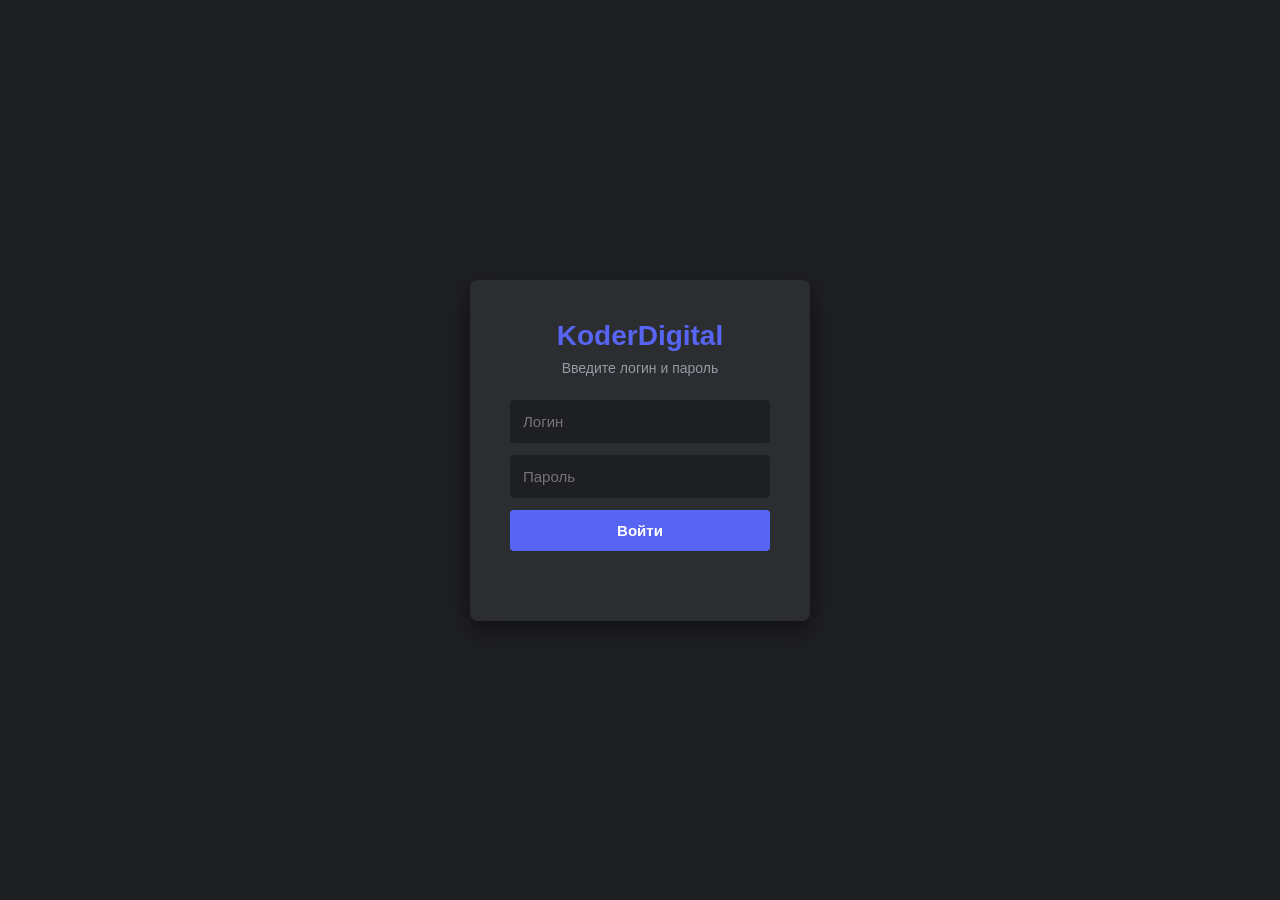
==== index.html @ d527d51c "Add files via upload" ====
<!DOCTYPE html>
<html lang="ru">
<head>
  <meta charset="UTF-8">
  <title>KoderDigital — Вход</title>
  <link rel="stylesheet" href="style.css">
</head>
<body class="login-page">
  <div class="login-box">
    <h1>KoderDigital</h1>
    <p class="subtitle">Введите логин и пароль</p>
    <input type="text" id="login" placeholder="Логин" autocomplete="username">
    <input type="password" id="password" placeholder="Пароль" autocomplete="current-password">
    <button id="loginBtn">Войти</button>
    <p id="error" class="error"></p>
  </div>
  <script src="config.js"></script>
  <script src="login.js"></script>
</body>
</html>
---- style.css ----
* { box-sizing: border-box; margin: 0; padding: 0; }
body { font-family: 'Segoe UI', Arial, sans-serif; background: #1e1f22; color: #dbdee1; height: 100vh; }

.login-page { display: flex; align-items: center; justify-content: center; }
.login-box { background: #2b2d31; padding: 40px; border-radius: 8px; width: 340px; text-align: center; box-shadow: 0 8px 24px rgba(0,0,0,0.5); }
.login-box h1 { color: #5865f2; margin-bottom: 8px; font-size: 28px; }
.subtitle { color: #949ba4; font-size: 14px; margin-bottom: 24px; }
.login-box input { width: 100%; padding: 12px; margin-bottom: 12px; background: #1e1f22; border: 1px solid #1e1f22; border-radius: 4px; color: #dbdee1; font-size: 15px; outline: none; }
.login-box input:focus { border-color: #5865f2; }
.login-box button { width: 100%; padding: 12px; background: #5865f2; border: none; border-radius: 4px; color: white; font-size: 15px; font-weight: 600; cursor: pointer; }
.login-box button:hover { background: #4752c4; }
.login-box button:disabled { opacity: 0.6; cursor: default; }
.error { color: #f23f43; font-size: 13px; margin-top: 12px; min-height: 18px; }

.app { display: flex; height: 100vh; }
.guilds { width: 72px; background: #1e1f22; padding: 12px 0; display: flex; flex-direction: column; align-items: center; gap: 8px; overflow-y: auto; }
.guild-icon { width: 48px; height: 48px; border-radius: 16px; background: #313338; display: flex; align-items: center; justify-content: center; font-weight: 700; color: #dbdee1; cursor: pointer; font-size: 14px; transition: all 0.15s; }
.guild-icon:hover, .guild-icon.active { background: #5865f2; border-radius: 12px; }

.channels { width: 240px; background: #2b2d31; padding: 16px 8px; overflow-y: auto; }
.channels h2 { font-size: 15px; color: #f2f3f5; padding: 0 8px 8px; margin-bottom: 8px; border-bottom: 1px solid #1e1f22; }
.category { font-size: 11px; font-weight: 700; text-transform: uppercase; color: #949ba4; padding: 16px 8px 4px; }
.channel { display: flex; align-items: center; gap: 6px; padding: 6px 8px; border-radius: 4px; color: #949ba4; cursor: pointer; font-size: 15px; margin-bottom: 2px; }
.channel:hover { background: #35373c; color: #dbdee1; }
.channel.active { background: #404249; color: #f2f3f5; }
.channel .icon { opacity: 0.7; font-size: 16px; }

.main { flex: 1; display: flex; flex-direction: column; background: #313338; }
.main-header { padding: 16px; border-bottom: 1px solid #1e1f22; font-weight: 600; font-size: 15px; display: flex; align-items: center; gap: 8px; }
.participants { flex: 1; padding: 20px; display: flex; flex-wrap: wrap; gap: 16px; align-content: flex-start; }
.user-card { background: #2b2d31; border-radius: 8px; padding: 12px 16px; display: flex; align-items: center; gap: 10px; min-width: 160px; }
.user-avatar { width: 36px; height: 36px; border-radius: 50%; background: #5865f2; display: flex; align-items: center; justify-content: center; font-weight: 700; color: white; font-size: 14px; }
.user-card.talking { outline: 2px solid #23a55a; }
.bottom-bar { padding: 12px 16px; background: #232428; display: flex; align-items: center; justify-content: space-between; gap: 12px; }
.me { display: flex; align-items: center; gap: 10px; font-size: 14px; }
.btn-leave { padding: 8px 16px; background: #da373c; border: none; border-radius: 4px; color: white; cursor: pointer; font-weight: 600; font-size: 14px; }
.btn-leave:hover { background: #a12828; }
.empty { color: #6d6f78; font-size: 14px; width: 100%; text-align: center; padding-top: 40px; }
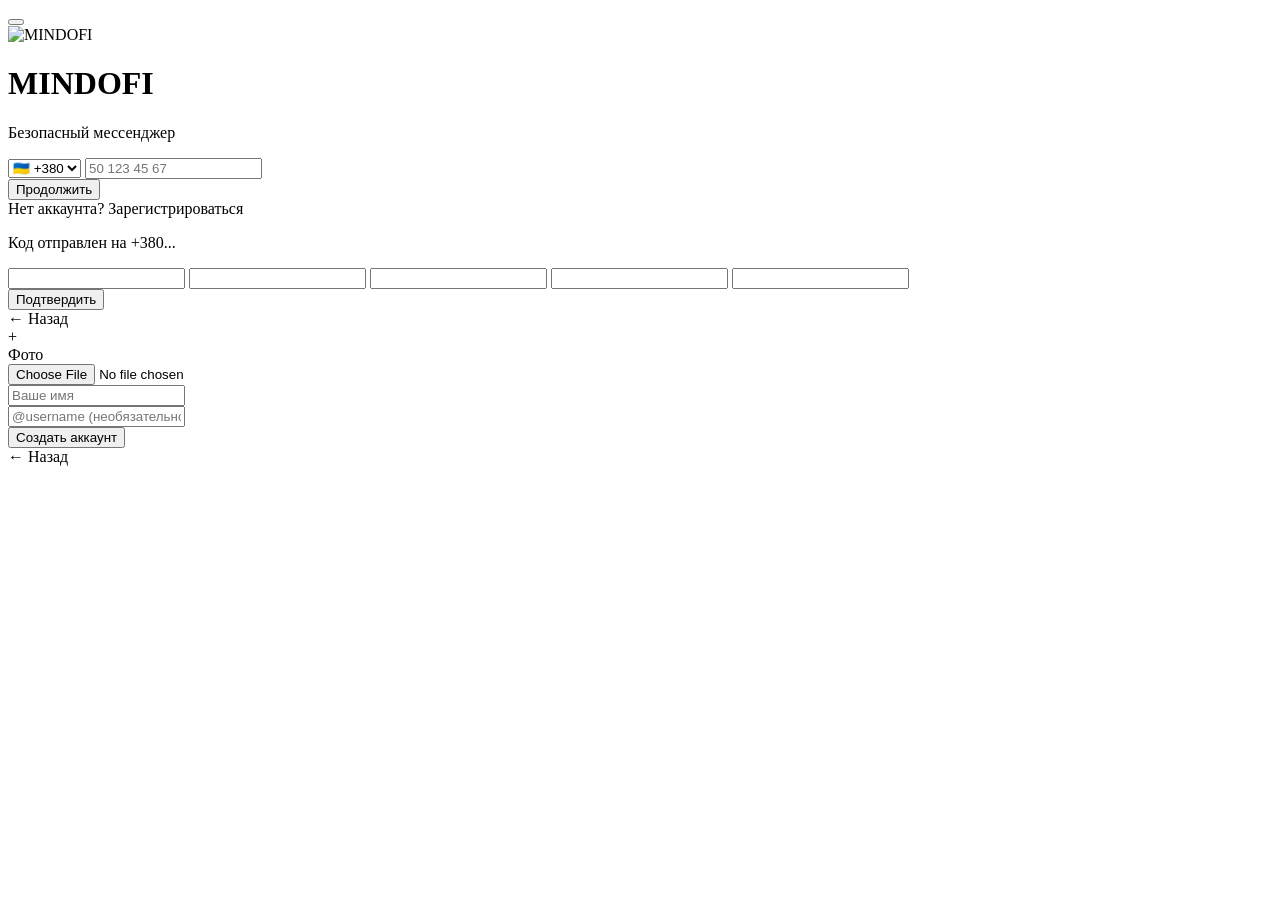
==== commit 4f1b1dd1: "Add initial HTML structure for MINDOFI app" ====
--- a/index.html
+++ b/index.html
@@ -1,20 +1,78 @@
-<!DOCTYPE html>
-<html lang="ru">
-<head>
-  <meta charset="UTF-8">
-  <title>KoderDigital — Вход</title>
-  <link rel="stylesheet" href="style.css">
-</head>
-<body class="login-page">
-  <div class="login-box">
-    <h1>KoderDigital</h1>
-    <p class="subtitle">Введите логин и пароль</p>
-    <input type="text" id="login" placeholder="Логин" autocomplete="username">
-    <input type="password" id="password" placeholder="Пароль" autocomplete="current-password">
-    <button id="loginBtn">Войти</button>
-    <p id="error" class="error"></p>
-  </div>
-  <script src="config.js"></script>
-  <script src="login.js"></script>
-</body>
-</html>+<!DOCTYPE html>
+<html lang="ru" data-theme="light">
+<head>
+  <meta charset="UTF-8">
+  <meta name="viewport" content="width=device-width, initial-scale=1.0">
+  <title>MINDOFI</title>
+  <link rel="icon" type="image/png" href="logo.png">
+  <link rel="stylesheet" href="index.css">
+</head>
+<body>
+
+  <button class="theme-toggle" onclick="toggleTheme()" aria-label="Переключить тему"></button>
+
+  <div class="card">
+    <img src="logo.png" alt="MINDOFI" class="logo">
+    <h1 class="title">MINDOFI</h1>
+    <p class="subtitle">Безопасный мессенджер</p>
+
+    <div class="error" id="errBox"></div>
+    <div class="success" id="okBox"></div>
+
+    <!-- ЭКРАН 1: телефон -->
+    <div class="screen active" id="screenPhone">
+      <div class="phone-row">
+        <select class="country-select" id="countrySelect">
+          <option value="380">🇺🇦 +380</option>
+          <option value="7">🇷🇺 +7</option>
+          <option value="998">🇺🇿 +998</option>
+          <option value="1">🇺🇸 +1</option>
+          <option value="44">🇬🇧 +44</option>
+          <option value="49">🇩🇪 +49</option>
+          <option value="48">🇵🇱 +48</option>
+        </select>
+        <input class="phone-input" id="phoneInput" type="tel" maxlength="15" placeholder="50 123 45 67">
+      </div>
+      <button class="btn" id="phoneBtn" onclick="sendOtp()">Продолжить</button>
+      <div class="link">
+        <a id="modeLink" onclick="toggleMode()">Нет аккаунта? Зарегистрироваться</a>
+      </div>
+    </div>
+
+    <!-- ЭКРАН 2: OTP -->
+    <div class="screen" id="screenOtp">
+      <p class="hint" id="otpHint">Код отправлен на +380...</p>
+      <div class="otp-row">
+        <input class="otp-input" id="o1" maxlength="1" inputmode="numeric" oninput="otpNext(this,1)" onkeydown="otpBack(event,1)">
+        <input class="otp-input" id="o2" maxlength="1" inputmode="numeric" oninput="otpNext(this,2)" onkeydown="otpBack(event,2)">
+        <input class="otp-input" id="o3" maxlength="1" inputmode="numeric" oninput="otpNext(this,3)" onkeydown="otpBack(event,3)">
+        <input class="otp-input" id="o4" maxlength="1" inputmode="numeric" oninput="otpNext(this,4)" onkeydown="otpBack(event,4)">
+        <input class="otp-input" id="o5" maxlength="1" inputmode="numeric" oninput="otpNext(this,5)" onkeydown="otpBack(event,5)">
+      </div>
+      <button class="btn" onclick="verifyOtp()">Подтвердить</button>
+      <div class="link"><a onclick="goBack('phone')">← Назад</a></div>
+    </div>
+
+    <!-- ЭКРАН 3: регистрация -->
+    <div class="screen" id="screenName">
+      <div class="avatar-upload" id="avatarBox" onclick="document.getElementById('avatarInput').click()">
+        <div class="plus">+</div>
+        <div class="avatar-label">Фото</div>
+        <input type="file" id="avatarInput" accept="image/*" class="hidden" onchange="onAvatarPick(this)">
+      </div>
+      <div class="field">
+        <input class="text-input" id="nameInput" maxlength="40" placeholder="Ваше имя">
+      </div>
+      <div class="field">
+        <input class="text-input" id="usernameInput" maxlength="30" placeholder="@username (необязательно)">
+      </div>
+      <button class="btn" onclick="doRegister()">Создать аккаунт</button>
+      <div class="link"><a onclick="goBack('phone')">← Назад</a></div>
+    </div>
+
+  </div>
+
+  <script src="config.js"></script>
+  <script src="index.js"></script>
+</body>
+</html>
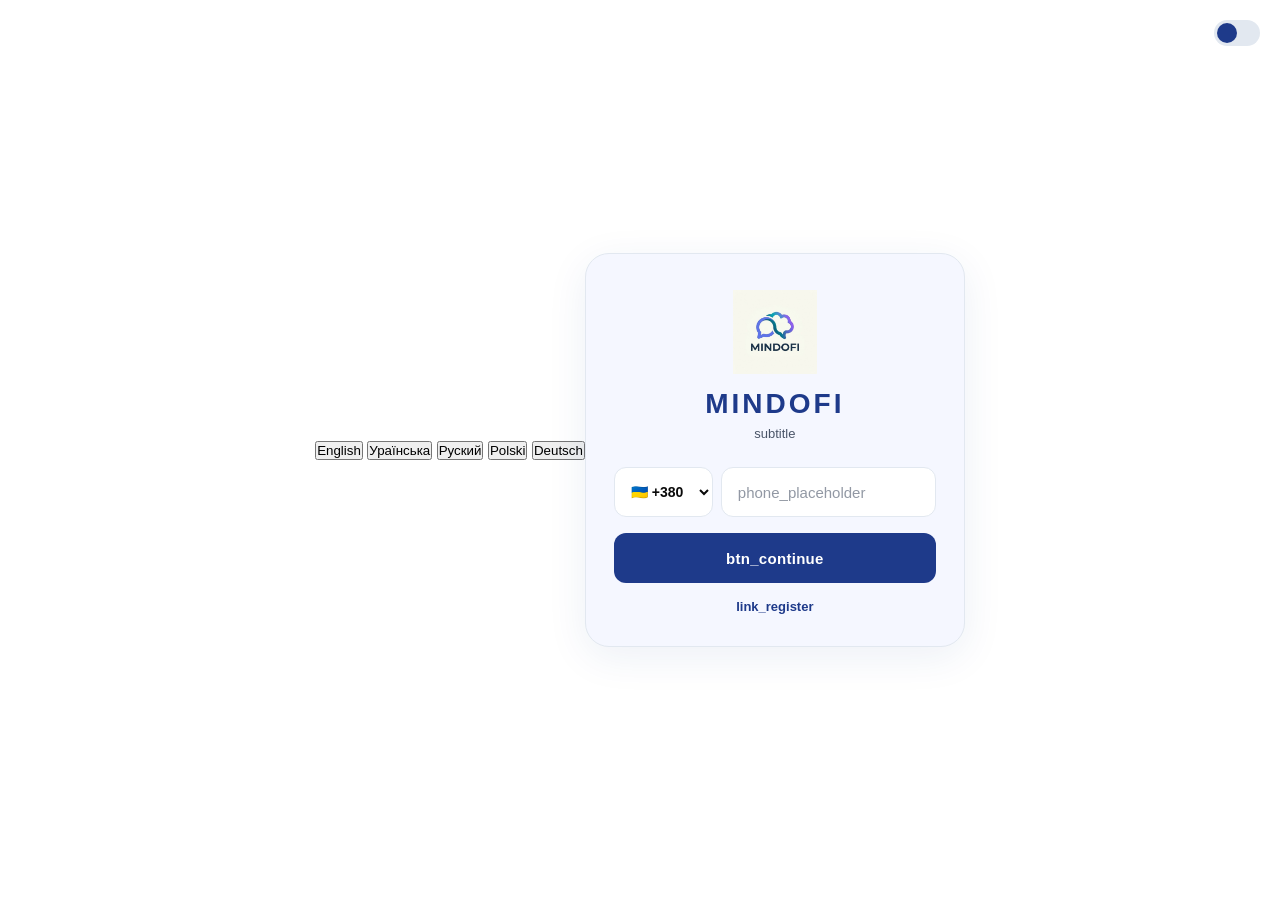
==== commit 00419197: "Update index.html" ====
--- a/index.html
+++ b/index.html
@@ -1,25 +1,35 @@
 <!DOCTYPE html>
-<html lang="ru" data-theme="light">
+<html lang="en" data-theme="light">
 <head>
   <meta charset="UTF-8">
-  <meta name="viewport" content="width=device-width, initial-scale=1.0">
+  <meta name="viewport" content="width=device-width, initial-scale=1.0, user-scalable=no, viewport-fit=cover">
   <title>MINDOFI</title>
   <link rel="icon" type="image/png" href="logo.png">
   <link rel="stylesheet" href="index.css">
 </head>
 <body>
 
-  <button class="theme-toggle" onclick="toggleTheme()" aria-label="Переключить тему"></button>
+  <button class="theme-toggle" onclick="toggleTheme()" aria-label="Toggle theme"></button>
+
+  <div class="lang-top">
+    <div class="lang-switch" id="langSwitch">
+      <button data-lang="en" class="active">English</button>
+      <button data-lang="uk">Ураїнська</button>
+      <button data-lang="ru">Руский</button>
+      <button data-lang="pl">Polski</button>
+      <button data-lang="de">Deutsch</button>
+    </div>
+  </div>
 
   <div class="card">
     <img src="logo.png" alt="MINDOFI" class="logo">
     <h1 class="title">MINDOFI</h1>
-    <p class="subtitle">Безопасный мессенджер</p>
+    <p class="subtitle" data-i18n="subtitle">Secure Messenger</p>
 
     <div class="error" id="errBox"></div>
     <div class="success" id="okBox"></div>
 
-    <!-- ЭКРАН 1: телефон -->
+    <!-- STEP 1: Phone -->
     <div class="screen active" id="screenPhone">
       <div class="phone-row">
         <select class="country-select" id="countrySelect">
@@ -31,17 +41,18 @@
           <option value="49">🇩🇪 +49</option>
           <option value="48">🇵🇱 +48</option>
         </select>
-        <input class="phone-input" id="phoneInput" type="tel" maxlength="15" placeholder="50 123 45 67">
+        <input class="phone-input" id="phoneInput" type="tel" maxlength="15"
+               placeholder="50 123 45 67" data-i18n-ph="phone_placeholder">
       </div>
-      <button class="btn" id="phoneBtn" onclick="sendOtp()">Продолжить</button>
+      <button class="btn" id="phoneBtn" onclick="sendOtp()" data-i18n="btn_continue">Continue</button>
       <div class="link">
-        <a id="modeLink" onclick="toggleMode()">Нет аккаунта? Зарегистрироваться</a>
+        <a id="modeLink" onclick="toggleMode()" data-i18n="link_register">No account? Sign up</a>
       </div>
     </div>
 
-    <!-- ЭКРАН 2: OTP -->
+    <!-- STEP 2: OTP -->
     <div class="screen" id="screenOtp">
-      <p class="hint" id="otpHint">Код отправлен на +380...</p>
+      <p class="hint" id="otpHint">Code sent to +380...</p>
       <div class="otp-row">
         <input class="otp-input" id="o1" maxlength="1" inputmode="numeric" oninput="otpNext(this,1)" onkeydown="otpBack(event,1)">
         <input class="otp-input" id="o2" maxlength="1" inputmode="numeric" oninput="otpNext(this,2)" onkeydown="otpBack(event,2)">
@@ -49,30 +60,33 @@
         <input class="otp-input" id="o4" maxlength="1" inputmode="numeric" oninput="otpNext(this,4)" onkeydown="otpBack(event,4)">
         <input class="otp-input" id="o5" maxlength="1" inputmode="numeric" oninput="otpNext(this,5)" onkeydown="otpBack(event,5)">
       </div>
-      <button class="btn" onclick="verifyOtp()">Подтвердить</button>
-      <div class="link"><a onclick="goBack('phone')">← Назад</a></div>
+      <button class="btn" onclick="verifyOtp()" data-i18n="btn_confirm">Confirm</button>
+      <div class="link"><a onclick="goBack('phone')" data-i18n="link_back">← Back</a></div>
     </div>
 
-    <!-- ЭКРАН 3: регистрация -->
+    <!-- STEP 3: Name / Username / Avatar -->
     <div class="screen" id="screenName">
       <div class="avatar-upload" id="avatarBox" onclick="document.getElementById('avatarInput').click()">
         <div class="plus">+</div>
-        <div class="avatar-label">Фото</div>
+        <div class="avatar-label" data-i18n="avatar_label">Photo</div>
         <input type="file" id="avatarInput" accept="image/*" class="hidden" onchange="onAvatarPick(this)">
       </div>
       <div class="field">
-        <input class="text-input" id="nameInput" maxlength="40" placeholder="Ваше имя">
+        <input class="text-input" id="nameInput" maxlength="40"
+               placeholder="Your name" data-i18n-ph="name_placeholder">
       </div>
       <div class="field">
-        <input class="text-input" id="usernameInput" maxlength="30" placeholder="@username (необязательно)">
+        <input class="text-input" id="usernameInput" maxlength="30"
+               placeholder="@username (optional)" data-i18n-ph="username_placeholder">
       </div>
-      <button class="btn" onclick="doRegister()">Создать аккаунт</button>
-      <div class="link"><a onclick="goBack('phone')">← Назад</a></div>
+      <button class="btn" onclick="doRegister()" data-i18n="btn_create_account">Create account</button>
+      <div class="link"><a onclick="goBack('phone')" data-i18n="link_back">← Back</a></div>
     </div>
 
   </div>
 
   <script src="config.js"></script>
+  <script src="lang.js"></script>
   <script src="index.js"></script>
 </body>
-</html>
+</html>
--- a/index.css
+++ b/index.css
@@ -0,0 +1,317 @@
+/* ===== СБРОС ===== */
+* {
+  box-sizing: border-box;
+  margin: 0;
+  padding: 0;
+}
+
+/* ===== ЦВЕТА: СВЕТЛАЯ ТЕМА ===== */
+:root {
+  --bg: #ffffff;          /* фон */
+  --panel: #f5f7ff;       /* панель */
+  --text: #0a0a0a;        /* чёрный текст */
+  --text-2: #4a5568;      /* серый текст */
+  --accent: #1e3a8a;      /* тёмно-синий */
+  --accent-hover: #172e6e;
+  --border: #e2e8f0;
+  --input-bg: #ffffff;
+  --error: #dc2626;
+  --success: #16a34a;
+  --shadow: 0 10px 40px rgba(30, 58, 138, 0.08);
+}
+
+/* ===== ЦВЕТА: ТЁМНАЯ ТЕМА ===== */
+[data-theme="dark"] {
+  --bg: #0f1734;          /* тёмно-синий фон */
+  --panel: #1a2456;
+  --text: #ffffff;        /* белый текст */
+  --text-2: #a0aec0;
+  --accent: #4a5fe8;
+  --accent-hover: #6c5ce7;
+  --border: #2d3a6b;
+  --input-bg: #1a2456;
+  --shadow: 0 10px 40px rgba(0, 0, 0, 0.3);
+}
+
+/* ===== БАЗА ===== */
+body {
+  font-family: -apple-system, BlinkMacSystemFont, "Segoe UI", Roboto, sans-serif;
+  background: var(--bg);
+  color: var(--text);
+  min-height: 100vh;
+  display: flex;
+  align-items: center;
+  justify-content: center;
+  padding: 20px;
+  transition: background 0.3s, color 0.3s;
+  -webkit-font-smoothing: antialiased;
+}
+
+/* ===== КНОПКА ТЕМЫ ===== */
+.theme-toggle {
+  position: fixed;
+  top: 20px;
+  right: 20px;
+  width: 46px;
+  height: 26px;
+  border-radius: 13px;
+  border: none;
+  background: var(--border);
+  cursor: pointer;
+  transition: background 0.2s;
+  padding: 0;
+}
+
+.theme-toggle::after {
+  content: "";
+  position: absolute;
+  top: 3px;
+  left: 3px;
+  width: 20px;
+  height: 20px;
+  border-radius: 50%;
+  background: var(--accent);
+  transition: transform 0.2s;
+}
+
+[data-theme="dark"] .theme-toggle::after {
+  transform: translateX(20px);
+}
+
+/* ===== КАРТОЧКА ===== */
+.card {
+  background: var(--panel);
+  border-radius: 24px;
+  padding: 36px 28px 32px;
+  width: 100%;
+  max-width: 380px;
+  border: 1px solid var(--border);
+  box-shadow: var(--shadow);
+  transition: background 0.3s, border-color 0.3s;
+}
+
+.logo {
+  display: block;
+  width: 84px;
+  height: 84px;
+  margin: 0 auto 14px;
+  object-fit: contain;
+}
+
+.title {
+  text-align: center;
+  font-size: 28px;
+  font-weight: 800;
+  color: var(--accent);
+  letter-spacing: 3px;
+  margin-bottom: 6px;
+}
+
+.subtitle {
+  text-align: center;
+  font-size: 13px;
+  color: var(--text-2);
+  margin-bottom: 26px;
+}
+
+/* ===== ЭКРАНЫ ===== */
+.screen { display: none; }
+.screen.active { display: block; }
+
+/* ===== СООБЩЕНИЯ ===== */
+.error, .success {
+  padding: 10px 14px;
+  border-radius: 10px;
+  font-size: 13px;
+  margin-bottom: 14px;
+  display: none;
+  font-weight: 500;
+}
+.error {
+  background: rgba(220, 38, 38, 0.1);
+  color: var(--error);
+  border: 1px solid rgba(220, 38, 38, 0.2);
+}
+.success {
+  background: rgba(22, 163, 74, 0.1);
+  color: var(--success);
+  border: 1px solid rgba(22, 163, 74, 0.2);
+}
+.error.show, .success.show { display: block; }
+
+/* ===== ПОЛЕ ТЕЛЕФОНА ===== */
+.phone-row {
+  display: flex;
+  gap: 8px;
+  margin-bottom: 12px;
+}
+
+.country-select {
+  height: 50px;
+  padding: 0 12px;
+  border-radius: 12px;
+  border: 1.5px solid var(--border);
+  background: var(--input-bg);
+  color: var(--text);
+  font-size: 14px;
+  font-weight: 600;
+  cursor: pointer;
+  outline: none;
+  transition: border-color 0.2s;
+}
+
+.country-select:focus { border-color: var(--accent); }
+
+.phone-input, .text-input {
+  flex: 1;
+  height: 50px;
+  padding: 0 16px;
+  border-radius: 12px;
+  border: 1.5px solid var(--border);
+  background: var(--input-bg);
+  color: var(--text);
+  font-size: 15px;
+  outline: none;
+  transition: border-color 0.2s;
+  width: 100%;
+}
+
+.phone-input::placeholder,
+.text-input::placeholder {
+  color: var(--text-2);
+  opacity: 0.6;
+}
+
+.phone-input:focus, .text-input:focus {
+  border-color: var(--accent);
+}
+
+/* ===== OTP ===== */
+.otp-row {
+  display: flex;
+  gap: 8px;
+  justify-content: center;
+  margin-bottom: 22px;
+}
+
+.otp-input {
+  width: 52px;
+  height: 62px;
+  text-align: center;
+  font-size: 24px;
+  font-weight: 700;
+  border-radius: 12px;
+  border: 1.5px solid var(--border);
+  background: var(--input-bg);
+  color: var(--text);
+  outline: none;
+  transition: border-color 0.2s;
+}
+
+.otp-input:focus { border-color: var(--accent); }
+
+/* ===== АВАТАР ===== */
+.avatar-upload {
+  width: 96px;
+  height: 96px;
+  border-radius: 50%;
+  border: 2px dashed var(--accent);
+  background: var(--input-bg);
+  margin: 0 auto 18px;
+  display: flex;
+  flex-direction: column;
+  align-items: center;
+  justify-content: center;
+  cursor: pointer;
+  color: var(--accent);
+  overflow: hidden;
+  transition: background 0.2s;
+}
+
+.avatar-upload:hover { background: rgba(30, 58, 138, 0.05); }
+
+.avatar-upload img {
+  width: 100%;
+  height: 100%;
+  object-fit: cover;
+}
+
+.avatar-upload .plus {
+  font-size: 24px;
+  font-weight: 300;
+  line-height: 1;
+}
+
+.avatar-upload .avatar-label {
+  font-size: 11px;
+  margin-top: 4px;
+  font-weight: 600;
+}
+
+/* ===== ПОЛЯ ===== */
+.field {
+  margin-bottom: 12px;
+}
+
+.hint {
+  text-align: center;
+  font-size: 13px;
+  color: var(--text-2);
+  margin-bottom: 18px;
+}
+
+/* ===== КНОПКА ===== */
+.btn {
+  width: 100%;
+  height: 50px;
+  border-radius: 12px;
+  border: none;
+  background: var(--accent);
+  color: #fff;
+  font-size: 15px;
+  font-weight: 700;
+  cursor: pointer;
+  transition: background 0.2s, transform 0.1s;
+  margin-top: 4px;
+  letter-spacing: 0.3px;
+}
+
+.btn:hover:not(:disabled) { background: var(--accent-hover); }
+.btn:active:not(:disabled) { transform: scale(0.98); }
+.btn:disabled { opacity: 0.5; cursor: wait; }
+
+/* ===== ССЫЛКИ ===== */
+.link {
+  text-align: center;
+  margin-top: 16px;
+  font-size: 13px;
+  color: var(--text-2);
+}
+
+.link a {
+  color: var(--accent);
+  font-weight: 600;
+  cursor: pointer;
+  text-decoration: none;
+  transition: opacity 0.2s;
+}
+
+.link a:hover { opacity: 0.7; }
+
+/* ===== УТИЛИТЫ ===== */
+.hidden { display: none !important; }
+
+/* ===== МОБИЛЬНАЯ АДАПТАЦИЯ ===== */
+@media (max-width: 420px) {
+  .card {
+    padding: 28px 20px 24px;
+    border-radius: 20px;
+  }
+  .otp-input {
+    width: 46px;
+    height: 56px;
+    font-size: 22px;
+  }
+  .title { font-size: 24px; }
+  .logo { width: 72px; height: 72px; }
+}
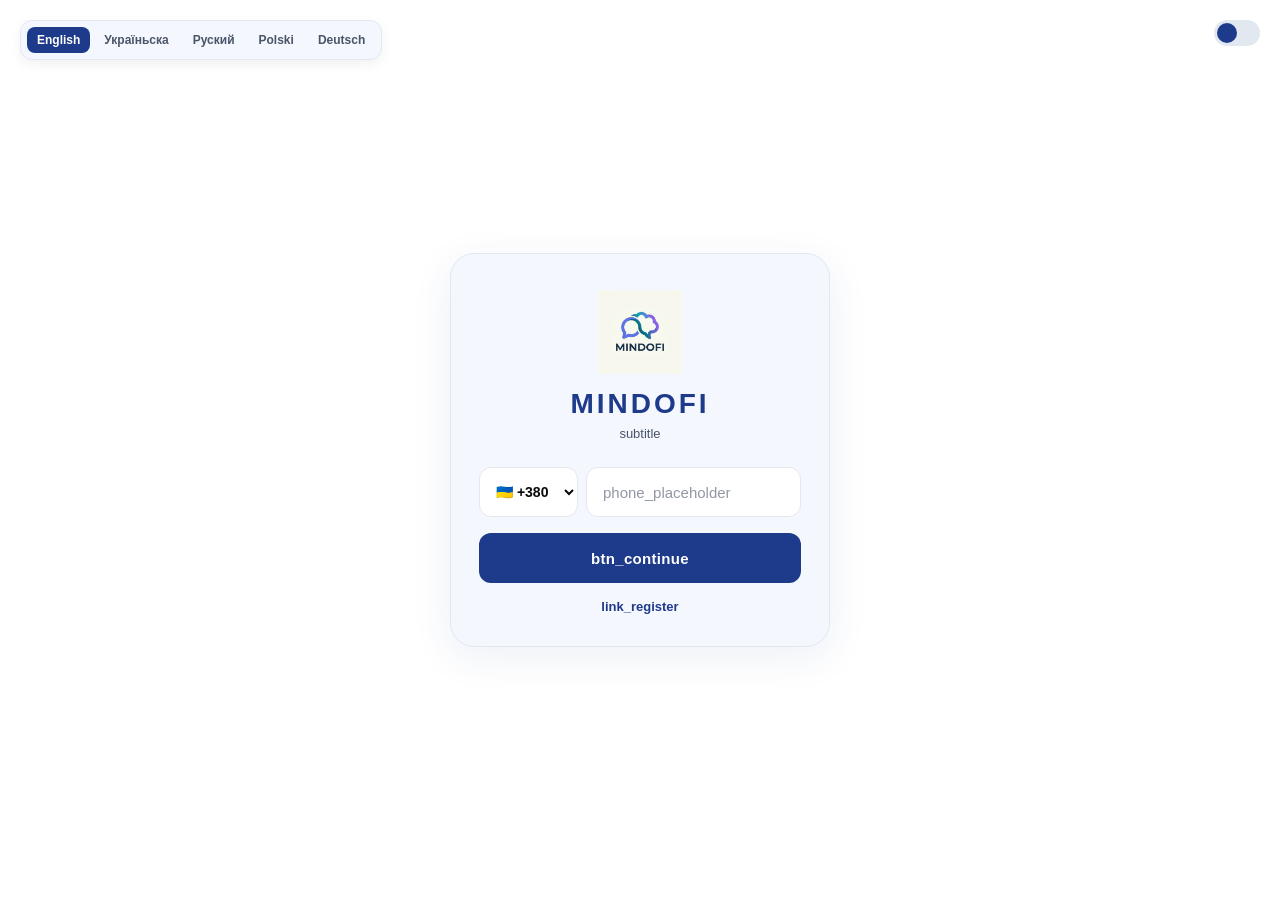
==== commit 464a2f9b: "Update index.html" ====
--- a/index.html
+++ b/index.html
@@ -13,12 +13,12 @@
 
   <div class="lang-top">
     <div class="lang-switch" id="langSwitch">
-      <button data-lang="en" class="active">English</button>
-      <button data-lang="uk">Ураїнська</button>
-      <button data-lang="ru">Руский</button>
-      <button data-lang="pl">Polski</button>
-      <button data-lang="de">Deutsch</button>
-    </div>
+  <button data-lang="en" class="active">English</button>
+  <button data-lang="uk">Україньска</button>
+  <button data-lang="ru">Руский</button>
+  <button data-lang="pl">Polski</button>
+  <button data-lang="de">Deutsch</button>
+</div>
   </div>
 
   <div class="card">
--- a/index.css
+++ b/index.css
@@ -315,3 +315,52 @@
   .title { font-size: 24px; }
   .logo { width: 72px; height: 72px; }
 }
+
+/* === Переключатель языка === */
+.lang-top {
+  position: fixed;
+  top: 20px;
+  left: 20px;
+  z-index: 100;
+}
+
+.lang-switch {
+  display: flex;
+  flex-wrap: wrap;
+  gap: 4px;
+  padding: 6px;
+  background: var(--panel);
+  border: 1px solid var(--border);
+  border-radius: 12px;
+  box-shadow: 0 4px 12px rgba(0, 0, 0, 0.06);
+}
+
+.lang-switch button {
+  padding: 6px 10px;
+  border-radius: 8px;
+  border: none;
+  background: transparent;
+  color: var(--text-2);
+  font-size: 12px;
+  font-weight: 600;
+  cursor: pointer;
+  font-family: inherit;
+  transition: all 0.15s;
+}
+
+.lang-switch button:hover {
+  background: var(--hover);
+  color: var(--accent);
+}
+
+.lang-switch button.active {
+  background: var(--accent);
+  color: #fff;
+}
+
+@media (max-width: 480px) {
+  .lang-switch button {
+    padding: 5px 8px;
+    font-size: 11px;
+  }
+}
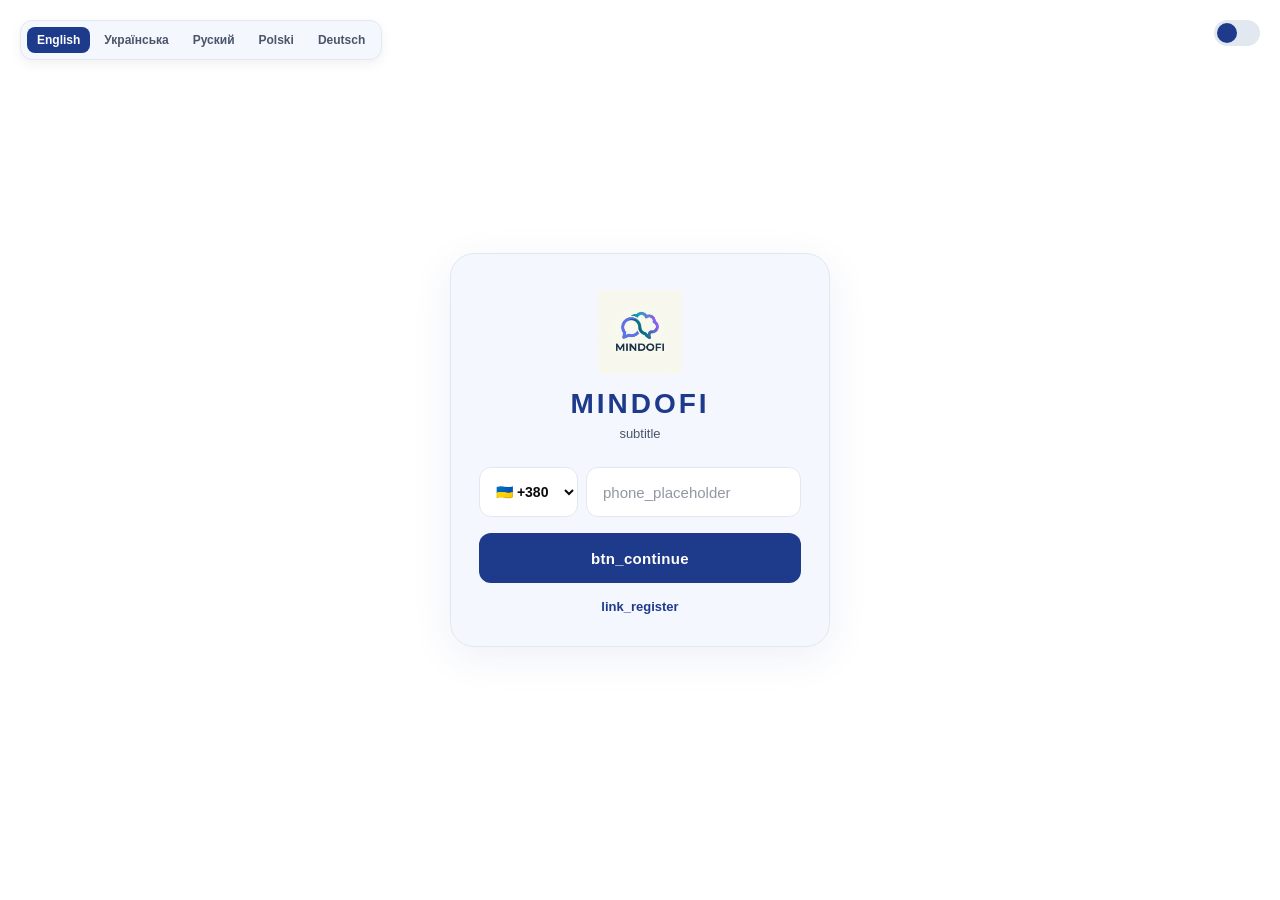
==== commit 4ec73aaa: "Update index.html" ====
--- a/index.html
+++ b/index.html
@@ -13,11 +13,11 @@
 
   <div class="lang-top">
     <div class="lang-switch" id="langSwitch">
-  <button data-lang="en" class="active">English</button>
-  <button data-lang="uk">Україньска</button>
-  <button data-lang="ru">Руский</button>
-  <button data-lang="pl">Polski</button>
-  <button data-lang="de">Deutsch</button>
+  <button data-lang="en" class="active" onclick="setLang('en')">English</button>
+  <button data-lang="uk" onclick="setLang('uk')">Українська</button>
+  <button data-lang="ru" onclick="setLang('ru')">Руский</button>
+  <button data-lang="pl" onclick="setLang('pl')">Polski</button>
+  <button data-lang="de" onclick="setLang('de')">Deutsch</button>
 </div>
   </div>
 
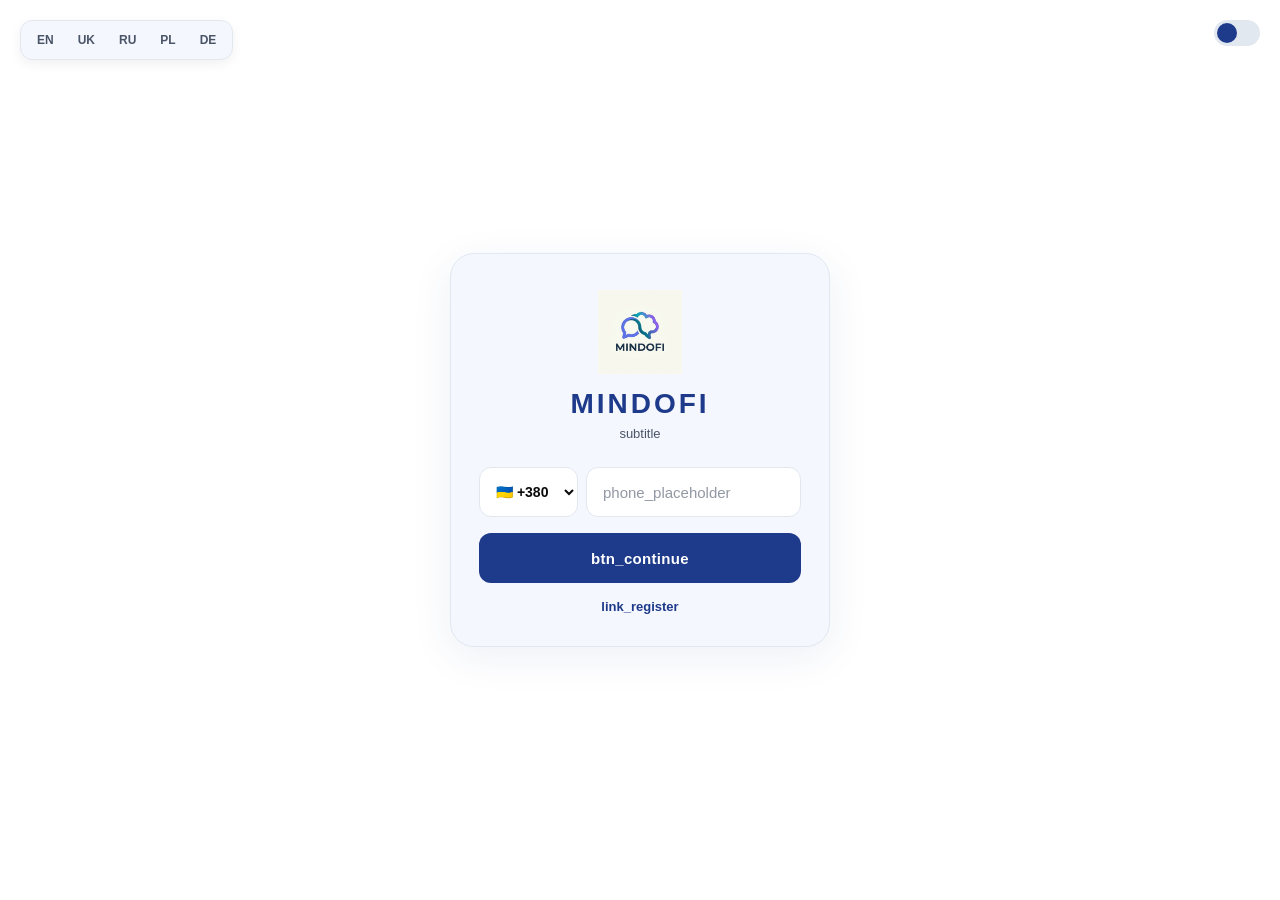
==== commit 194a4058: "Update index.html" ====
--- a/index.html
+++ b/index.html
@@ -5,20 +5,20 @@
   <meta name="viewport" content="width=device-width, initial-scale=1.0, user-scalable=no, viewport-fit=cover">
   <title>MINDOFI</title>
   <link rel="icon" type="image/png" href="logo.png">
-  <link rel="stylesheet" href="index.css">
+  <link rel="stylesheet" href="index.css?v=3">
 </head>
 <body>
 
-  <button class="theme-toggle" onclick="toggleTheme()" aria-label="Toggle theme"></button>
+  <button class="theme-toggle" onclick="toggleTheme()" aria-label="Theme"></button>
 
   <div class="lang-top">
-    <div class="lang-switch" id="langSwitch">
-  <button data-lang="en" class="active" onclick="setLang('en')">English</button>
-  <button data-lang="uk" onclick="setLang('uk')">Українська</button>
-  <button data-lang="ru" onclick="setLang('ru')">Руский</button>
-  <button data-lang="pl" onclick="setLang('pl')">Polski</button>
-  <button data-lang="de" onclick="setLang('de')">Deutsch</button>
-</div>
+    <div class="lang-switch">
+      <button data-lang="en" onclick="setLang('en')">EN</button>
+      <button data-lang="uk" onclick="setLang('uk')">UK</button>
+      <button data-lang="ru" onclick="setLang('ru')">RU</button>
+      <button data-lang="pl" onclick="setLang('pl')">PL</button>
+      <button data-lang="de" onclick="setLang('de')">DE</button>
+    </div>
   </div>
 
   <div class="card">
@@ -29,7 +29,7 @@
     <div class="error" id="errBox"></div>
     <div class="success" id="okBox"></div>
 
-    <!-- STEP 1: Phone -->
+    <!-- SCREEN 1: Phone -->
     <div class="screen active" id="screenPhone">
       <div class="phone-row">
         <select class="country-select" id="countrySelect">
@@ -50,7 +50,7 @@
       </div>
     </div>
 
-    <!-- STEP 2: OTP -->
+    <!-- SCREEN 2: OTP -->
     <div class="screen" id="screenOtp">
       <p class="hint" id="otpHint">Code sent to +380...</p>
       <div class="otp-row">
@@ -64,7 +64,7 @@
       <div class="link"><a onclick="goBack('phone')" data-i18n="link_back">← Back</a></div>
     </div>
 
-    <!-- STEP 3: Name / Username / Avatar -->
+    <!-- SCREEN 3: Name -->
     <div class="screen" id="screenName">
       <div class="avatar-upload" id="avatarBox" onclick="document.getElementById('avatarInput').click()">
         <div class="plus">+</div>
@@ -87,6 +87,6 @@
 
   <script src="config.js"></script>
   <script src="lang.js"></script>
-  <script src="index.js"></script>
+  <script src="index.js?v=3"></script>
 </body>
 </html>
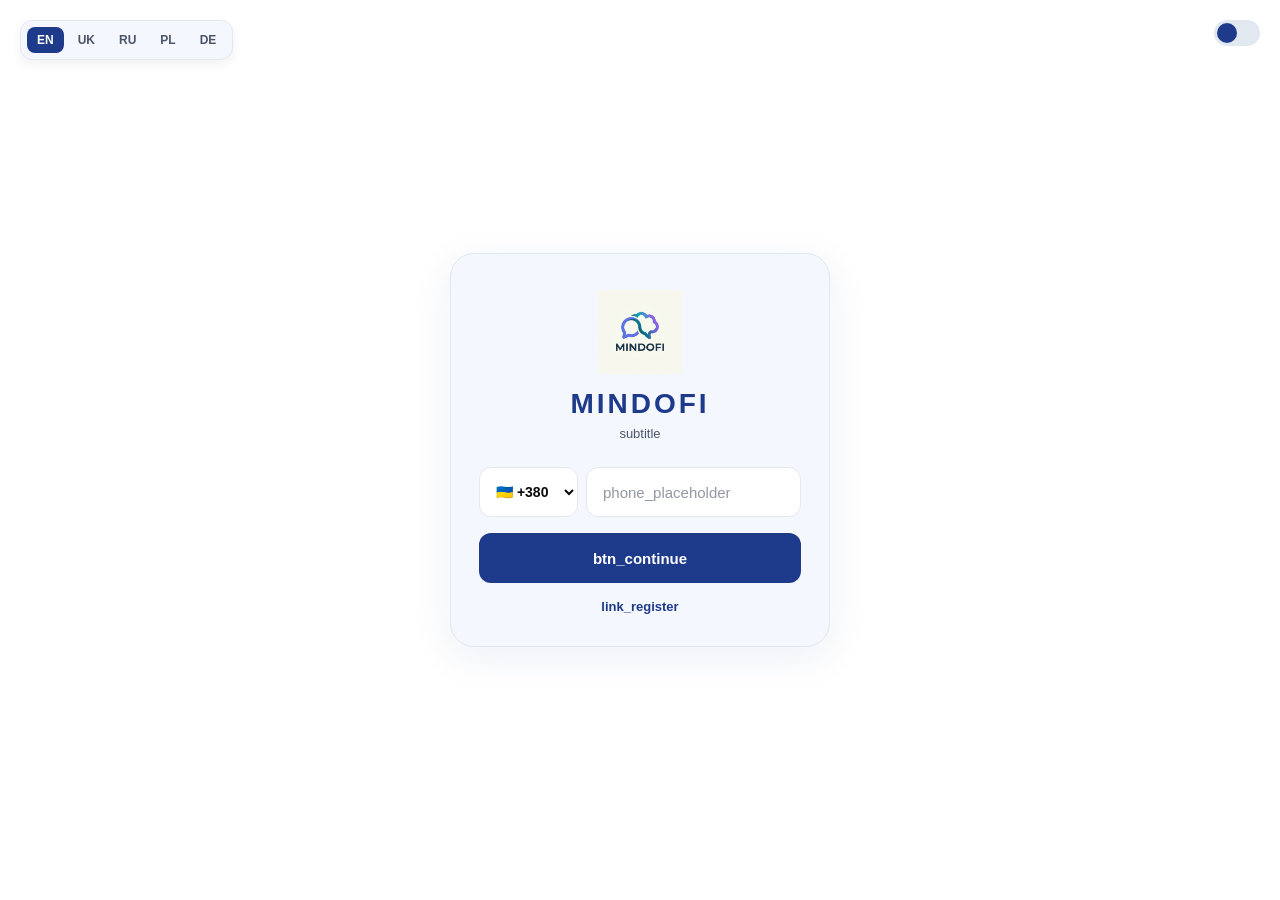
==== commit 479608c3: "Update index.html" ====
--- a/index.html
+++ b/index.html
@@ -5,7 +5,7 @@
   <meta name="viewport" content="width=device-width, initial-scale=1.0, user-scalable=no, viewport-fit=cover">
   <title>MINDOFI</title>
   <link rel="icon" type="image/png" href="logo.png">
-  <link rel="stylesheet" href="index.css?v=3">
+  <link rel="stylesheet" href="index.css?v=10">
 </head>
 <body>
 
@@ -29,7 +29,6 @@
     <div class="error" id="errBox"></div>
     <div class="success" id="okBox"></div>
 
-    <!-- SCREEN 1: Phone -->
     <div class="screen active" id="screenPhone">
       <div class="phone-row">
         <select class="country-select" id="countrySelect">
@@ -50,7 +49,6 @@
       </div>
     </div>
 
-    <!-- SCREEN 2: OTP -->
     <div class="screen" id="screenOtp">
       <p class="hint" id="otpHint">Code sent to +380...</p>
       <div class="otp-row">
@@ -64,7 +62,6 @@
       <div class="link"><a onclick="goBack('phone')" data-i18n="link_back">← Back</a></div>
     </div>
 
-    <!-- SCREEN 3: Name -->
     <div class="screen" id="screenName">
       <div class="avatar-upload" id="avatarBox" onclick="document.getElementById('avatarInput').click()">
         <div class="plus">+</div>
@@ -86,7 +83,7 @@
   </div>
 
   <script src="config.js"></script>
-  <script src="lang.js"></script>
-  <script src="index.js?v=3"></script>
+  <script src="lang.js?v=10"></script>
+  <script src="index.js?v=10"></script>
 </body>
-</html>+</html>
--- a/index.css
+++ b/index.css
@@ -1,17 +1,15 @@
-/* ===== СБРОС ===== */
-* {
-  box-sizing: border-box;
-  margin: 0;
-  padding: 0;
-}
-
-/* ===== ЦВЕТА: СВЕТЛАЯ ТЕМА ===== */
+/* ============================================================
+   MINDOFI — Login page styles
+   ============================================================ */
+
+* { box-sizing: border-box; margin: 0; padding: 0; }
+
 :root {
-  --bg: #ffffff;          /* фон */
-  --panel: #f5f7ff;       /* панель */
-  --text: #0a0a0a;        /* чёрный текст */
-  --text-2: #4a5568;      /* серый текст */
-  --accent: #1e3a8a;      /* тёмно-синий */
+  --bg: #ffffff;
+  --panel: #f5f7ff;
+  --text: #0a0a0a;
+  --text-2: #4a5568;
+  --accent: #1e3a8a;
   --accent-hover: #172e6e;
   --border: #e2e8f0;
   --input-bg: #ffffff;
@@ -20,11 +18,10 @@
   --shadow: 0 10px 40px rgba(30, 58, 138, 0.08);
 }
 
-/* ===== ЦВЕТА: ТЁМНАЯ ТЕМА ===== */
 [data-theme="dark"] {
-  --bg: #0f1734;          /* тёмно-синий фон */
+  --bg: #0f1734;
   --panel: #1a2456;
-  --text: #ffffff;        /* белый текст */
+  --text: #ffffff;
   --text-2: #a0aec0;
   --accent: #4a5fe8;
   --accent-hover: #6c5ce7;
@@ -33,7 +30,6 @@
   --shadow: 0 10px 40px rgba(0, 0, 0, 0.3);
 }
 
-/* ===== БАЗА ===== */
 body {
   font-family: -apple-system, BlinkMacSystemFont, "Segoe UI", Roboto, sans-serif;
   background: var(--bg);
@@ -47,7 +43,7 @@
   -webkit-font-smoothing: antialiased;
 }
 
-/* ===== КНОПКА ТЕМЫ ===== */
+/* === Theme toggle === */
 .theme-toggle {
   position: fixed;
   top: 20px;
@@ -60,6 +56,7 @@
   cursor: pointer;
   transition: background 0.2s;
   padding: 0;
+  z-index: 100;
 }
 
 .theme-toggle::after {
@@ -78,7 +75,49 @@
   transform: translateX(20px);
 }
 
-/* ===== КАРТОЧКА ===== */
+/* === Language picker === */
+.lang-top {
+  position: fixed;
+  top: 20px;
+  left: 20px;
+  z-index: 9999;
+}
+
+.lang-switch {
+  display: flex;
+  flex-wrap: wrap;
+  gap: 4px;
+  padding: 6px;
+  background: var(--panel);
+  border: 1px solid var(--border);
+  border-radius: 12px;
+  box-shadow: 0 4px 12px rgba(0, 0, 0, 0.06);
+}
+
+.lang-switch button {
+  padding: 6px 10px;
+  border-radius: 8px;
+  border: none;
+  background: transparent;
+  color: var(--text-2);
+  font-size: 12px;
+  font-weight: 600;
+  cursor: pointer;
+  font-family: inherit;
+  transition: all 0.15s;
+}
+
+.lang-switch button:hover {
+  background: var(--input-bg);
+  color: var(--accent);
+}
+
+.lang-switch button.active {
+  background: var(--accent);
+  color: #fff;
+}
+
+/* === Card === */
 .card {
   background: var(--panel);
   border-radius: 24px;
@@ -87,7 +126,6 @@
   max-width: 380px;
   border: 1px solid var(--border);
   box-shadow: var(--shadow);
-  transition: background 0.3s, border-color 0.3s;
 }
 
 .logo {
@@ -114,11 +152,11 @@
   margin-bottom: 26px;
 }
 
-/* ===== ЭКРАНЫ ===== */
+/* === Screens === */
 .screen { display: none; }
 .screen.active { display: block; }
 
-/* ===== СООБЩЕНИЯ ===== */
+/* === Messages === */
 .error, .success {
   padding: 10px 14px;
   border-radius: 10px;
@@ -126,20 +164,24 @@
   margin-bottom: 14px;
   display: none;
   font-weight: 500;
-}
+  word-break: break-word;
+}
+
 .error {
   background: rgba(220, 38, 38, 0.1);
   color: var(--error);
   border: 1px solid rgba(220, 38, 38, 0.2);
 }
+
 .success {
   background: rgba(22, 163, 74, 0.1);
   color: var(--success);
   border: 1px solid rgba(22, 163, 74, 0.2);
 }
+
 .error.show, .success.show { display: block; }
 
-/* ===== ПОЛЕ ТЕЛЕФОНА ===== */
+/* === Phone === */
 .phone-row {
   display: flex;
   gap: 8px;
@@ -157,7 +199,6 @@
   font-weight: 600;
   cursor: pointer;
   outline: none;
-  transition: border-color 0.2s;
 }
 
 .country-select:focus { border-color: var(--accent); }
@@ -172,8 +213,8 @@
   color: var(--text);
   font-size: 15px;
   outline: none;
+  width: 100%;
   transition: border-color 0.2s;
-  width: 100%;
 }
 
 .phone-input::placeholder,
@@ -186,7 +227,7 @@
   border-color: var(--accent);
 }
 
-/* ===== OTP ===== */
+/* === OTP === */
 .otp-row {
   display: flex;
   gap: 8px;
@@ -210,7 +251,7 @@
 
 .otp-input:focus { border-color: var(--accent); }
 
-/* ===== АВАТАР ===== */
+/* === Avatar === */
 .avatar-upload {
   width: 96px;
   height: 96px;
@@ -248,10 +289,8 @@
   font-weight: 600;
 }
 
-/* ===== ПОЛЯ ===== */
-.field {
-  margin-bottom: 12px;
-}
+/* === Field === */
+.field { margin-bottom: 12px; }
 
 .hint {
   text-align: center;
@@ -260,7 +299,7 @@
   margin-bottom: 18px;
 }
 
-/* ===== КНОПКА ===== */
+/* === Button === */
 .btn {
   width: 100%;
   height: 50px;
@@ -273,14 +312,13 @@
   cursor: pointer;
   transition: background 0.2s, transform 0.1s;
   margin-top: 4px;
-  letter-spacing: 0.3px;
 }
 
 .btn:hover:not(:disabled) { background: var(--accent-hover); }
 .btn:active:not(:disabled) { transform: scale(0.98); }
 .btn:disabled { opacity: 0.5; cursor: wait; }
 
-/* ===== ССЫЛКИ ===== */
+/* === Link === */
 .link {
   text-align: center;
   margin-top: 16px;
@@ -298,10 +336,9 @@
 
 .link a:hover { opacity: 0.7; }
 
-/* ===== УТИЛИТЫ ===== */
 .hidden { display: none !important; }
 
-/* ===== МОБИЛЬНАЯ АДАПТАЦИЯ ===== */
+/* === Mobile === */
 @media (max-width: 420px) {
   .card {
     padding: 28px 20px 24px;
@@ -314,53 +351,7 @@
   }
   .title { font-size: 24px; }
   .logo { width: 72px; height: 72px; }
-}
-
-/* === Переключатель языка === */
-.lang-top {
-  position: fixed;
-  top: 20px;
-  left: 20px;
-  z-index: 100;
-}
-
-.lang-switch {
-  display: flex;
-  flex-wrap: wrap;
-  gap: 4px;
-  padding: 6px;
-  background: var(--panel);
-  border: 1px solid var(--border);
-  border-radius: 12px;
-  box-shadow: 0 4px 12px rgba(0, 0, 0, 0.06);
-}
-
-.lang-switch button {
-  padding: 6px 10px;
-  border-radius: 8px;
-  border: none;
-  background: transparent;
-  color: var(--text-2);
-  font-size: 12px;
-  font-weight: 600;
-  cursor: pointer;
-  font-family: inherit;
-  transition: all 0.15s;
-}
-
-.lang-switch button:hover {
-  background: var(--hover);
-  color: var(--accent);
-}
-
-.lang-switch button.active {
-  background: var(--accent);
-  color: #fff;
-}
-
-@media (max-width: 480px) {
-  .lang-switch button {
-    padding: 5px 8px;
-    font-size: 11px;
-  }
+  .lang-switch button { padding: 5px 8px; font-size: 11px; }
+  .lang-top { top: 12px; left: 12px; }
+  .theme-toggle { top: 12px; right: 12px; }
 }
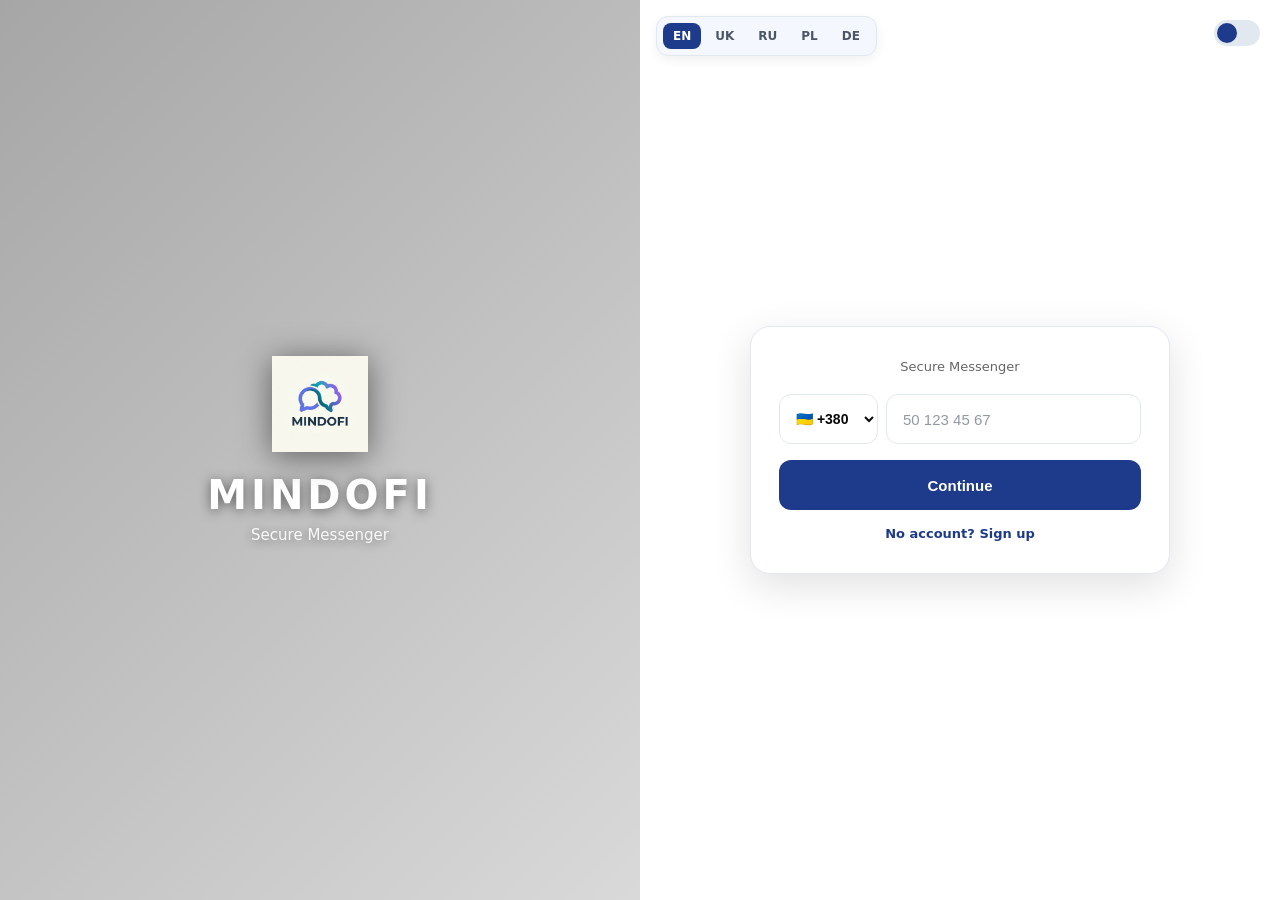
==== commit e9373e17: "Update index.html" ====
--- a/index.html
+++ b/index.html
@@ -5,79 +5,203 @@
   <meta name="viewport" content="width=device-width, initial-scale=1.0, user-scalable=no, viewport-fit=cover">
   <title>MINDOFI</title>
   <link rel="icon" type="image/png" href="logo.png">
-  <link rel="stylesheet" href="index.css?v=10">
+  <link rel="stylesheet" href="index.css?v=11">
+  <style>
+    * { box-sizing: border-box; }
+    html, body {
+      margin: 0;
+      padding: 0;
+      height: 100%;
+      font-family: system-ui, -apple-system, "Segoe UI", Roboto, sans-serif;
+    }
+
+    /* Split layout */
+    .split {
+      display: flex;
+      min-height: 100vh;
+      width: 100%;
+    }
+
+    /* LEFT — image side */
+    .split-left {
+      flex: 1 1 50%;
+      background: url("fon.png") center center / cover no-repeat;
+      position: relative;
+      display: flex;
+      align-items: center;
+      justify-content: center;
+    }
+    .split-left::after {
+      content: "";
+      position: absolute;
+      inset: 0;
+      background: linear-gradient(135deg, rgba(0,0,0,0.35), rgba(0,0,0,0.15));
+    }
+    .split-left .brand {
+      position: relative;
+      z-index: 1;
+      color: #fff;
+      text-align: center;
+      padding: 24px;
+      text-shadow: 0 2px 12px rgba(0,0,0,0.5);
+    }
+    .split-left .brand img {
+      width: 96px;
+      height: 96px;
+      object-fit: contain;
+      margin-bottom: 16px;
+      filter: drop-shadow(0 4px 16px rgba(0,0,0,0.5));
+    }
+    .split-left .brand h1 {
+      margin: 0;
+      font-size: 40px;
+      letter-spacing: 4px;
+      font-weight: 800;
+    }
+    .split-left .brand p {
+      margin: 8px 0 0;
+      opacity: 0.9;
+      font-size: 15px;
+    }
+
+    /* RIGHT — form side */
+    .split-right {
+      flex: 1 1 50%;
+      display: flex;
+      align-items: center;
+      justify-content: center;
+      padding: 24px;
+      background: var(--bg, #f4f5f7);
+      position: relative;
+    }
+
+    /* Theme toggle + lang pinned to right area top */
+    .split-right .top-controls {
+      position: absolute;
+      top: 16px;
+      right: 16px;
+      left: 16px;
+      display: flex;
+      align-items: center;
+      justify-content: space-between;
+      gap: 12px;
+      z-index: 5;
+    }
+
+    /* Card adjustments */
+    .card {
+      width: 100%;
+      max-width: 420px;
+      background: var(--card-bg, #fff);
+      border-radius: 20px;
+      padding: 32px 28px;
+      box-shadow: 0 12px 40px rgba(0,0,0,0.12);
+    }
+    .card .logo { display: none; }        /* hide logo in card – it's on image side */
+    .card .title { display: none; }       /* hide h1 in card */
+    .card .subtitle {
+      margin: 0 0 20px;
+      text-align: center;
+      color: var(--muted, #666);
+    }
+
+    /* Responsive: stack on mobile */
+    @media (max-width: 860px) {
+      .split { flex-direction: column; }
+      .split-left { min-height: 220px; flex: 0 0 auto; }
+      .split-left .brand h1 { font-size: 28px; letter-spacing: 2px; }
+      .split-left .brand img { width: 64px; height: 64px; margin-bottom: 8px; }
+      .split-right { flex: 1 1 auto; padding: 16px; }
+    }
+  </style>
 </head>
 <body>
 
-  <button class="theme-toggle" onclick="toggleTheme()" aria-label="Theme"></button>
-
-  <div class="lang-top">
-    <div class="lang-switch">
-      <button data-lang="en" onclick="setLang('en')">EN</button>
-      <button data-lang="uk" onclick="setLang('uk')">UK</button>
-      <button data-lang="ru" onclick="setLang('ru')">RU</button>
-      <button data-lang="pl" onclick="setLang('pl')">PL</button>
-      <button data-lang="de" onclick="setLang('de')">DE</button>
-    </div>
-  </div>
-
-  <div class="card">
-    <img src="logo.png" alt="MINDOFI" class="logo">
-    <h1 class="title">MINDOFI</h1>
-    <p class="subtitle" data-i18n="subtitle">Secure Messenger</p>
-
-    <div class="error" id="errBox"></div>
-    <div class="success" id="okBox"></div>
-
-    <div class="screen active" id="screenPhone">
-      <div class="phone-row">
-        <select class="country-select" id="countrySelect">
-          <option value="380">🇺🇦 +380</option>
-          <option value="7">🇷🇺 +7</option>
-          <option value="998">🇺🇿 +998</option>
-          <option value="1">🇺🇸 +1</option>
-          <option value="44">🇬🇧 +44</option>
-          <option value="49">🇩🇪 +49</option>
-          <option value="48">🇵🇱 +48</option>
-        </select>
-        <input class="phone-input" id="phoneInput" type="tel" maxlength="15"
-               placeholder="50 123 45 67" data-i18n-ph="phone_placeholder">
-      </div>
-      <button class="btn" id="phoneBtn" onclick="sendOtp()" data-i18n="btn_continue">Continue</button>
-      <div class="link">
-        <a id="modeLink" onclick="toggleMode()" data-i18n="link_register">No account? Sign up</a>
+  <div class="split">
+
+    <!-- LEFT: фоновая картинка -->
+    <div class="split-left">
+      <div class="brand">
+        <img src="logo.png" alt="MINDOFI">
+        <h1>MINDOFI</h1>
+        <p data-i18n="subtitle">Secure Messenger</p>
       </div>
     </div>
 
-    <div class="screen" id="screenOtp">
-      <p class="hint" id="otpHint">Code sent to +380...</p>
-      <div class="otp-row">
-        <input class="otp-input" id="o1" maxlength="1" inputmode="numeric" oninput="otpNext(this,1)" onkeydown="otpBack(event,1)">
-        <input class="otp-input" id="o2" maxlength="1" inputmode="numeric" oninput="otpNext(this,2)" onkeydown="otpBack(event,2)">
-        <input class="otp-input" id="o3" maxlength="1" inputmode="numeric" oninput="otpNext(this,3)" onkeydown="otpBack(event,3)">
-        <input class="otp-input" id="o4" maxlength="1" inputmode="numeric" oninput="otpNext(this,4)" onkeydown="otpBack(event,4)">
-        <input class="otp-input" id="o5" maxlength="1" inputmode="numeric" oninput="otpNext(this,5)" onkeydown="otpBack(event,5)">
+    <!-- RIGHT: логин / регистрация -->
+    <div class="split-right">
+
+      <div class="top-controls">
+        <div class="lang-switch">
+          <button data-lang="en" onclick="setLang('en')">EN</button>
+          <button data-lang="uk" onclick="setLang('uk')">UK</button>
+          <button data-lang="ru" onclick="setLang('ru')">RU</button>
+          <button data-lang="pl" onclick="setLang('pl')">PL</button>
+          <button data-lang="de" onclick="setLang('de')">DE</button>
+        </div>
+        <button class="theme-toggle" onclick="toggleTheme()" aria-label="Theme"></button>
       </div>
-      <button class="btn" onclick="verifyOtp()" data-i18n="btn_confirm">Confirm</button>
-      <div class="link"><a onclick="goBack('phone')" data-i18n="link_back">← Back</a></div>
-    </div>
-
-    <div class="screen" id="screenName">
-      <div class="avatar-upload" id="avatarBox" onclick="document.getElementById('avatarInput').click()">
-        <div class="plus">+</div>
-        <div class="avatar-label" data-i18n="avatar_label">Photo</div>
-        <input type="file" id="avatarInput" accept="image/*" class="hidden" onchange="onAvatarPick(this)">
+
+      <div class="card">
+        <img src="logo.png" alt="MINDOFI" class="logo">
+        <h1 class="title">MINDOFI</h1>
+        <p class="subtitle" data-i18n="subtitle">Secure Messenger</p>
+
+        <div class="error" id="errBox"></div>
+        <div class="success" id="okBox"></div>
+
+        <div class="screen active" id="screenPhone">
+          <div class="phone-row">
+            <select class="country-select" id="countrySelect">
+              <option value="380">🇺🇦 +380</option>
+              <option value="7">🇷🇺 +7</option>
+              <option value="998">🇺🇿 +998</option>
+              <option value="1">🇺🇸 +1</option>
+              <option value="44">🇬🇧 +44</option>
+              <option value="49">🇩🇪 +49</option>
+              <option value="48">🇵🇱 +48</option>
+            </select>
+            <input class="phone-input" id="phoneInput" type="tel" maxlength="15"
+                   placeholder="50 123 45 67" data-i18n-ph="phone_placeholder">
+          </div>
+          <button class="btn" id="phoneBtn" onclick="sendOtp()" data-i18n="btn_continue">Continue</button>
+          <div class="link">
+            <a id="modeLink" onclick="toggleMode()" data-i18n="link_register">No account? Sign up</a>
+          </div>
+        </div>
+
+        <div class="screen" id="screenOtp">
+          <p class="hint" id="otpHint">Code sent to +380...</p>
+          <div class="otp-row">
+            <input class="otp-input" id="o1" maxlength="1" inputmode="numeric" oninput="otpNext(this,1)" onkeydown="otpBack(event,1)">
+            <input class="otp-input" id="o2" maxlength="1" inputmode="numeric" oninput="otpNext(this,2)" onkeydown="otpBack(event,2)">
+            <input class="otp-input" id="o3" maxlength="1" inputmode="numeric" oninput="otpNext(this,3)" onkeydown="otpBack(event,3)">
+            <input class="otp-input" id="o4" maxlength="1" inputmode="numeric" oninput="otpNext(this,4)" onkeydown="otpBack(event,4)">
+            <input class="otp-input" id="o5" maxlength="1" inputmode="numeric" oninput="otpNext(this,5)" onkeydown="otpBack(event,5)">
+          </div>
+          <button class="btn" onclick="verifyOtp()" data-i18n="btn_confirm">Confirm</button>
+          <div class="link"><a onclick="goBack('phone')" data-i18n="link_back">← Back</a></div>
+        </div>
+
+        <div class="screen" id="screenName">
+          <div class="avatar-upload" id="avatarBox" onclick="document.getElementById('avatarInput').click()">
+            <div class="plus">+</div>
+            <div class="avatar-label" data-i18n="avatar_label">Photo</div>
+            <input type="file" id="avatarInput" accept="image/*" class="hidden" onchange="onAvatarPick(this)">
+          </div>
+          <div class="field">
+            <input class="text-input" id="nameInput" maxlength="40"
+                   placeholder="Your name" data-i18n-ph="name_placeholder">
+          </div>
+          <div class="field">
+            <input class="text-input" id="usernameInput" maxlength="30"
+                   placeholder="@username (optional)" data-i18n-ph="username_placeholder">
+          </div>
+          <button class="btn" onclick="doRegister()" data-i18n="btn_create_account">Create account</button>
+          <div class="link"><a onclick="goBack('phone')" data-i18n="link_back">← Back</a></div>
+        </div>
+
       </div>
-      <div class="field">
-        <input class="text-input" id="nameInput" maxlength="40"
-               placeholder="Your name" data-i18n-ph="name_placeholder">
-      </div>
-      <div class="field">
-        <input class="text-input" id="usernameInput" maxlength="30"
-               placeholder="@username (optional)" data-i18n-ph="username_placeholder">
-      </div>
-      <button class="btn" onclick="doRegister()" data-i18n="btn_create_account">Create account</button>
-      <div class="link"><a onclick="goBack('phone')" data-i18n="link_back">← Back</a></div>
     </div>
 
   </div>
@@ -86,4 +210,4 @@
   <script src="lang.js?v=10"></script>
   <script src="index.js?v=10"></script>
 </body>
-</html>
+</html>
